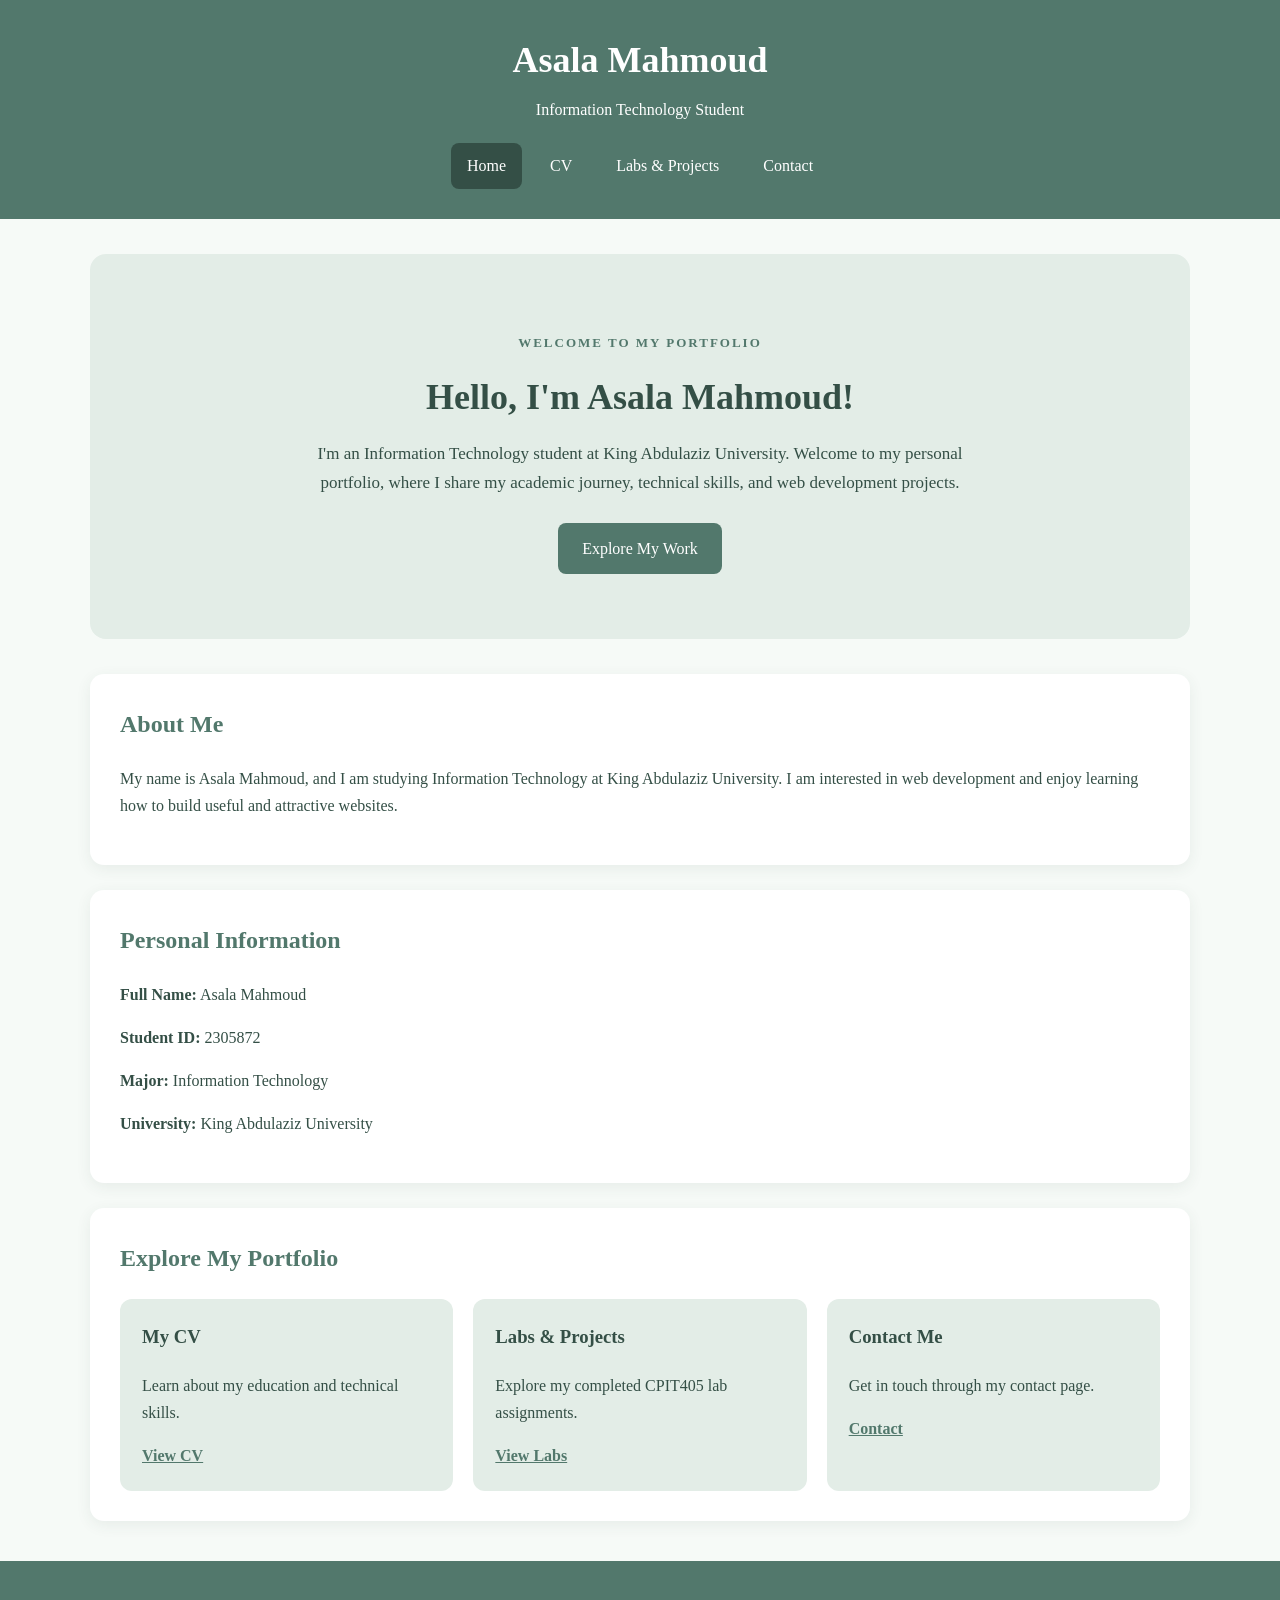
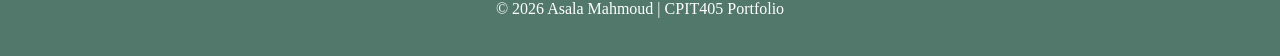
==== assignment1/index.html @ b6dd7048 "Add files via upload" ====
<!DOCTYPE html>
<html lang="en">
<head>
    <meta charset="UTF-8">
    <meta name="viewport" content="width=device-width, initial-scale=1.0">
    <title>Home | Asala Mahmoud</title>
    <link rel="stylesheet" href="style.css">
</head>
<body>
<header>
    <div class="container header-content">
        <h1>Asala Mahmoud</h1>
        <p>Information Technology Student</p>

        <nav aria-label="Main navigation">
            <a href="index.html" class="active">Home</a>
            <a href="cv.html">CV</a>
            <a href="labs.html">Labs & Projects</a>
            <a href="contact.html">Contact</a>
        </nav>
    </div>
</header>

<main class="container">

    <section class="hero">
        <p class="eyebrow">WELCOME TO MY PORTFOLIO</p>

        <h2>Hello, I'm Asala Mahmoud!</h2>

        <p class="intro">
            I'm an Information Technology student at
            King Abdulaziz University.
            Welcome to my personal portfolio, where I share
            my academic journey, technical skills, and
            web development projects.
        </p>

        <a href="labs.html" class="button">
            Explore My Work
        </a>
    </section>

    <section class="card">
        <h2>About Me</h2>

        <p>
            My name is Asala Mahmoud, and I am studying
            Information Technology at King Abdulaziz University.
            I am interested in web development and enjoy
            learning how to build useful and attractive websites.
        </p>
    </section>

    <section class="card">
        <h2>Personal Information</h2>

        <p><strong>Full Name:</strong> Asala Mahmoud</p>
        <p><strong>Student ID:</strong> 2305872</p>
        <p><strong>Major:</strong> Information Technology</p>
        <p><strong>University:</strong> King Abdulaziz University</p>
    </section>

    <section class="card">
        <h2>Explore My Portfolio</h2>

        <div class="feature-grid">
            <article class="feature">
                <h3>My CV</h3>
                <p>Learn about my education and technical skills.</p>
                <a href="cv.html">View CV</a>
            </article>

            <article class="feature">
                <h3>Labs & Projects</h3>
                <p>Explore my completed CPIT405 lab assignments.</p>
                <a href="labs.html">View Labs</a>
            </article>

            <article class="feature">
                <h3>Contact Me</h3>
                <p>Get in touch through my contact page.</p>
                <a href="contact.html">Contact</a>
            </article>
        </div>
    </section>

</main>

<footer>
    <p>&copy; 2026 Asala Mahmoud | CPIT405 Portfolio</p>
</footer>
</body>
</html>
---- assignment1/style.css ----
/* Portfolio - Asala Mahmoud */
:root {
--sage-dark: #52786C;
--sage-light: #A5BFAE;
--sage-pale: #E3EDE7;
--background: #F6FAF7;
--text: #344F46;
--white: #FFFFFF;
}
{
box-sizing: border-box;
}
body {
margin: 0;
font-family: Georgia, "Times New Roman", serif;
background-color: var(--background);
color: var(--text);
line-height: 1.7;
}
.container {
width: 90%;
max-width: 1100px;
margin: 0 auto;
}
/* Header and Navigation */
header {
background-color: var(--sage-dark);
color: var(--white);
padding: 30px 0;
text-align: center;
}
header h1 {
margin: 0;
font-size: 36px;
}
header p {
margin: 5px 0 20px;
}
nav {
display: flex;
justify-content: center;
flex-wrap: wrap;
gap: 12px;
}
nav a {
color: var(--white);
text-decoration: none;
padding: 9px 16px;
border-radius: 8px;
transition: background-color 0.3s;
}
nav a:hover,
nav a.active {
background-color: #344F46;
}
/* Home Page */
.hero {
background-color: var(--sage-pale);
text-align: center;
padding: 65px 30px;
margin: 35px 0;
border-radius: 16px;
}
.eyebrow {
color: var(--sage-dark);
font-size: 13px;
font-weight: bold;
letter-spacing: 2px;
}
.hero h2 {
font-size: 36px;
margin: 12px 0;
}
.intro {
max-width: 680px;
margin: 0 auto 25px;
font-size: 17px;
}
.button {
display: inline-block;
background-color: var(--sage-dark);
color: var(--white);
padding: 12px 24px;
border-radius: 8px;
text-decoration: none;
transition: background-color 0.3s, transform 0.3s;
}
.button:hover {
background-color: #344F46;
transform: translateY(-2px);
}
/* Cards and Sections */
.card {
background-color: var(--white);
padding: 30px;
margin: 25px 0;
border-radius: 14px;
box-shadow: 0 4px 15px rgba(52, 79, 70, 0.08);
}
.card h2 {
color: var(--sage-dark);
margin-top: 0;
}
.feature-grid {
display: grid;
grid-template-columns: repeat(3, 1fr);
gap: 20px;
}
.feature {
background-color: var(--sage-pale);
padding: 22px;
border-radius: 12px;
}
.feature h3 {
margin-top: 0;
}
.feature a {
color: var(--sage-dark);
font-weight: bold;
}
.feature a:hover {
color: #344F46;
}
/* General Links */
main a:not(.button):hover {
text-decoration: underline;
}
/* Footer */
footer {
background-color: var(--sage-dark);
color: var(--white);
text-align: center;
padding: 18px;
margin-top: 40px;
}
/* Responsive Design */
@media (max-width: 768px) {
header h1 {
font-size: 28px;
}
.hero {
    padding: 40px 20px;
}

.hero h2 {
    font-size: 28px;
}

.feature-grid {
    grid-template-columns: 1fr;
}

.card {
    padding: 22px;
}
}

/* Contact Form */

.form-group {
    margin-bottom: 20px;
}

.form-group label {
    display: block;
    margin-bottom: 8px;
    font-weight: bold;
    color: #344F46;
}

.form-group input,
.form-group textarea {
    width: 100%;
    padding: 12px;
    border: 1px solid #A5BFAE;
    border-radius: 8px;
    font-family: Georgia, "Times New Roman", serif;
    font-size: 16px;
    box-sizing: border-box;
    background-color: #FFFFFF;
    color: #344F46;
}

.form-group input:focus,
.form-group textarea:focus {
    outline: 2px solid #52786C;
    outline-offset: 2px;
}

.form-group textarea {
    resize: vertical;
}

button.button {
    background-color: #52786C;
    color: white;
    border: none;
    border-radius: 8px;
    padding: 12px 24px;
    font-family: Georgia, "Times New Roman", serif;
    font-size: 16px;
    cursor: pointer;
}

button.button:hover {
    background-color: #344F46;
}

#formStatus {
    margin-top: 15px;
    color: #52786C;
}

.form-group select {
    width: 100%;
    padding: 12px;
    border: 1px solid #A5BFAE;
    border-radius: 8px;
    font-family: Georgia, "Times New Roman", serif;
    font-size: 16px;
    background-color: #FFFFFF;
    color: #344F46;
    box-sizing: border-box;
}

.form-group select:focus {
    outline: 2px solid #52786C;
    outline-offset: 2px;
}

/* CV Section Navigation */

.cv-links {
    display: flex;
    flex-wrap: wrap;
    justify-content: center;
    gap: 12px;
    margin-top: 25px;
}

.cv-links a {
    display: inline-block;
    padding: 10px 16px;
    background-color: #E3EDE7;
    color: #344F46;
    border: 1px solid #A5BFAE;
    border-radius: 25px;
    text-decoration: none;
    font-weight: bold;
    transition: 0.3s;
}

.cv-links a:hover {
    background-color: #52786C;
    color: white;
}

html {
    scroll-behavior: smooth;
}

section[id] {
    scroll-margin-top: 20px;
}

/* Responsive Design Improvements */

img {
max-width: 100%;
height: auto;
}

@media (max-width: 768px) {

.container {
    width: 92%;
    margin-left: auto;
    margin-right: auto;
}

header {
    padding: 24px 12px;
}

header h1 {
    font-size: 30px;
}

nav {
    display: flex;
    flex-wrap: wrap;
    justify-content: center;
    gap: 10px;
}

nav a {
    font-size: 14px;
    padding: 8px 12px;
}

.hero {
    padding: 30px 16px;
}

.hero h2 {
    font-size: 28px;
}

.card {
    padding: 20px 16px;
}

.feature-grid {
    grid-template-columns: 1fr;
}

.cv-links {
    gap: 8px;
}

.cv-links a {
    font-size: 13px;
    padding: 8px 12px;
}

.form-group input,
.form-group textarea,
.form-group select {
    width: 100%;
}
}

@media (max-width: 480px) {

header h1 {
    font-size: 25px;
}

nav a {
    font-size: 13px;
    padding: 7px 10px;
}

.hero h2 {
    font-size: 25px;
}

.card h2 {
    font-size: 22px;
}
}
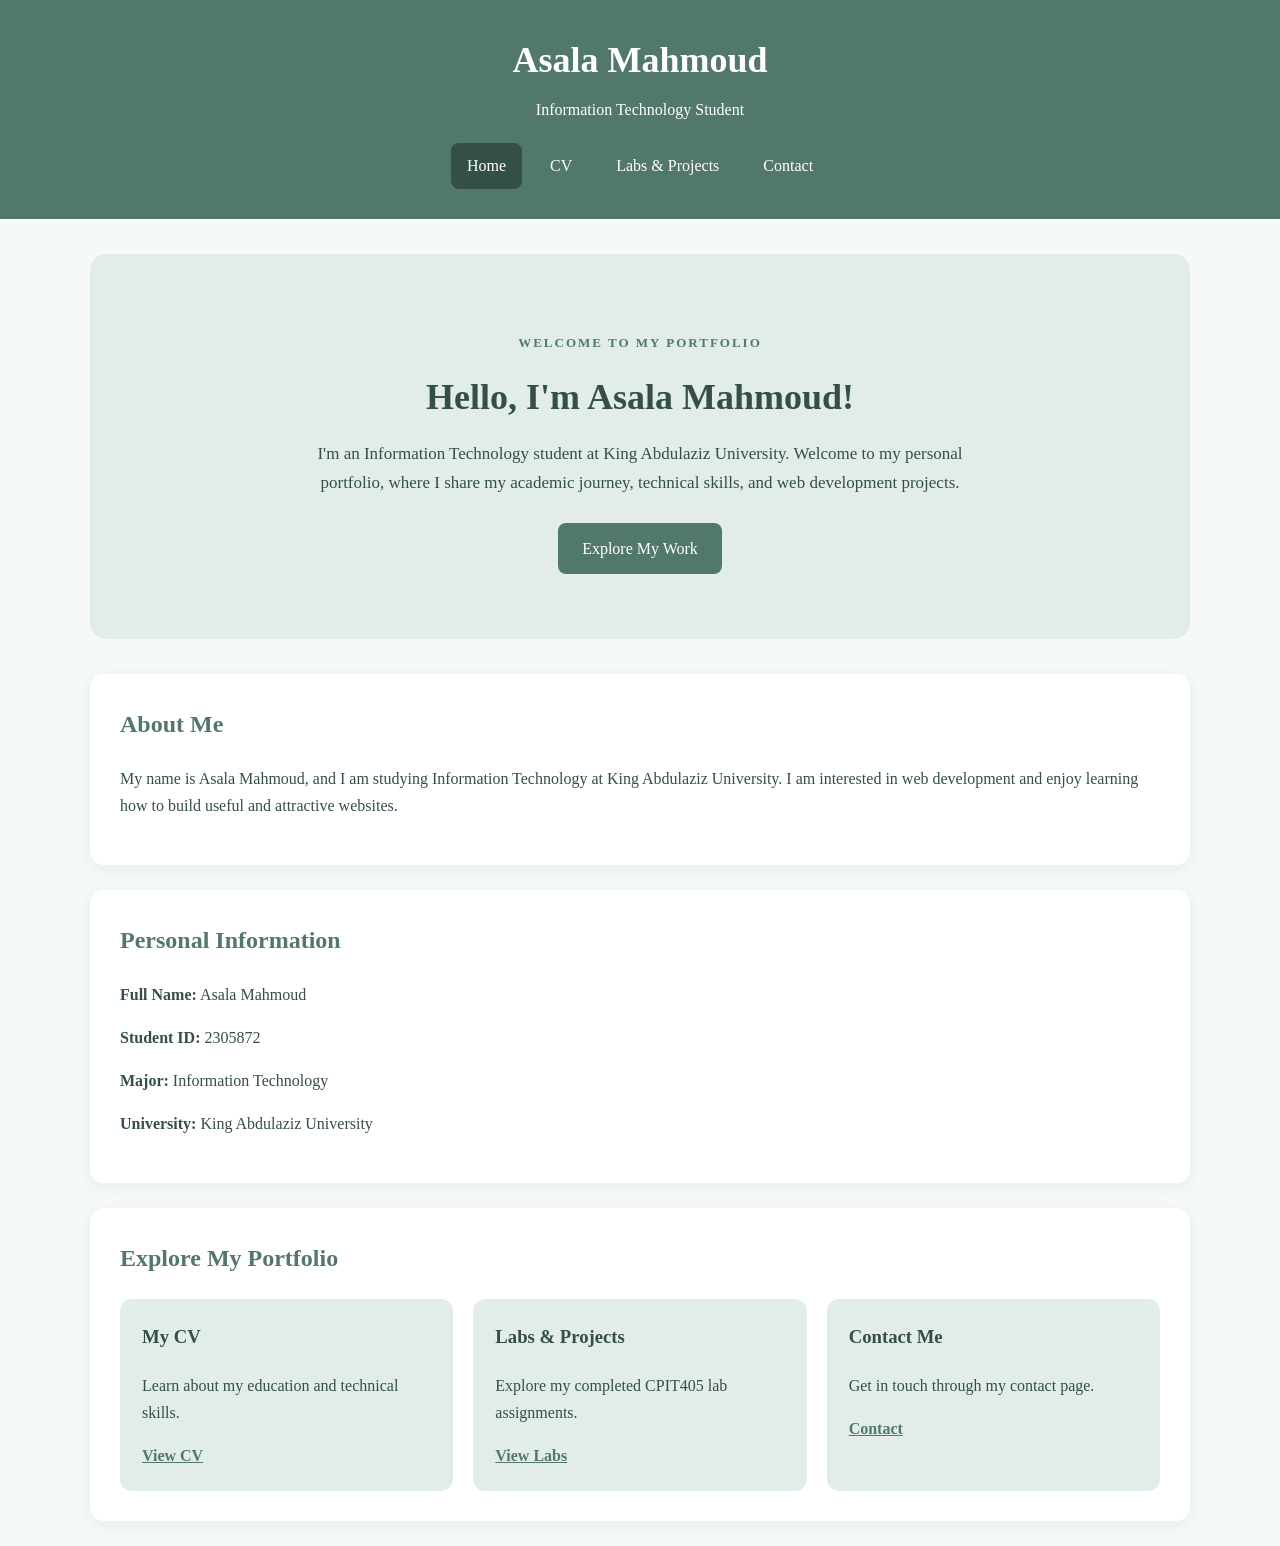
==== commit 974e0c50: "index.html" ====
--- a/assignment1/index.html
+++ b/assignment1/index.html
@@ -87,8 +87,6 @@
 
 </main>
 
-<footer>
-    <p>&copy; 2026 Asala Mahmoud | CPIT405 Portfolio</p>
-</footer>
+
 </body>
 </html>
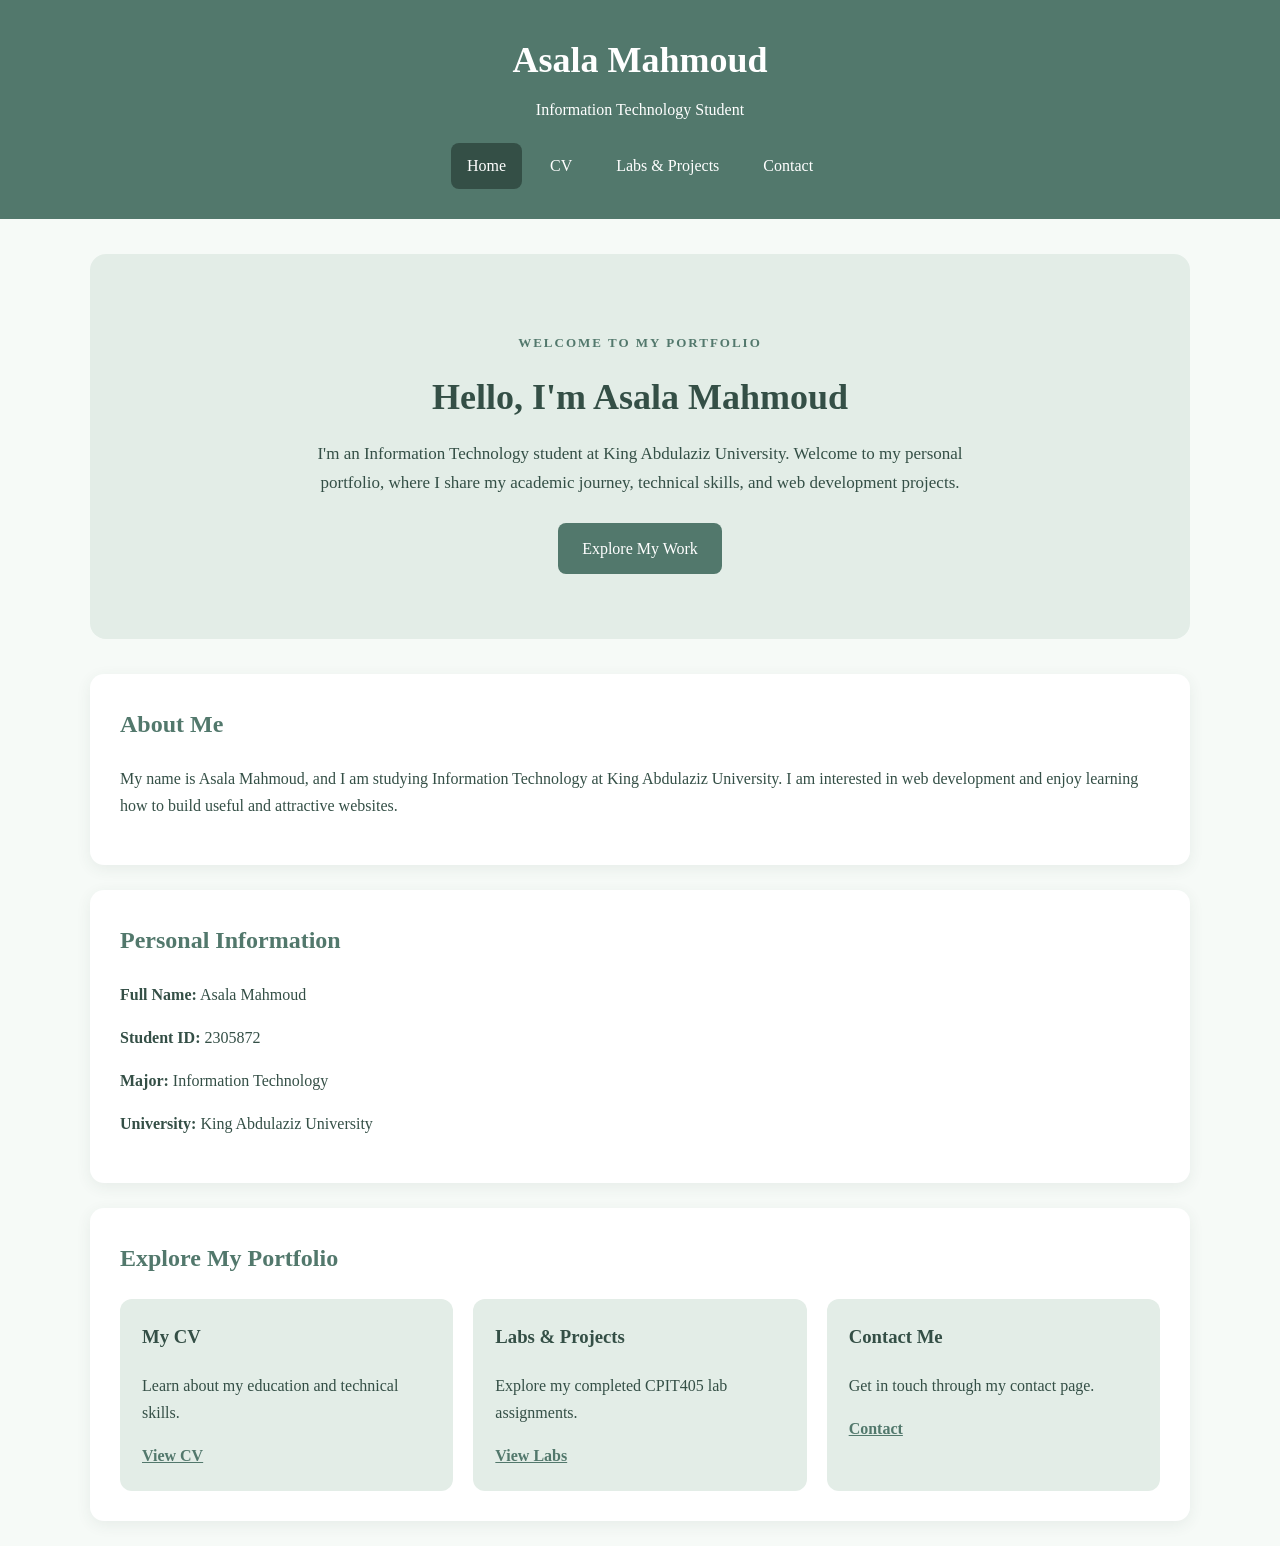
==== commit 476e8f50: "index.html" ====
--- a/assignment1/index.html
+++ b/assignment1/index.html
@@ -26,7 +26,7 @@
     <section class="hero">
         <p class="eyebrow">WELCOME TO MY PORTFOLIO</p>
 
-        <h2>Hello, I'm Asala Mahmoud!</h2>
+        <h2>Hello, I'm Asala Mahmoud</h2>
 
         <p class="intro">
             I'm an Information Technology student at
@@ -56,7 +56,7 @@
         <h2>Personal Information</h2>
 
         <p><strong>Full Name:</strong> Asala Mahmoud</p>
-        <p><strong>Student ID:</strong> 2305872</p>
+        <p><strong>Student ID:</strong> <span class="student-number">2305872</span></p>
         <p><strong>Major:</strong> Information Technology</p>
         <p><strong>University:</strong> King Abdulaziz University</p>
     </section>
--- a/assignment1/style.css
+++ b/assignment1/style.css
@@ -348,4 +348,9 @@
 .card h2 {
     font-size: 22px;
 }
-}+}
+
+/* Consistent Number Appearance */
+body {
+    font-variant-numeric: lining-nums tabular-nums;
+}
